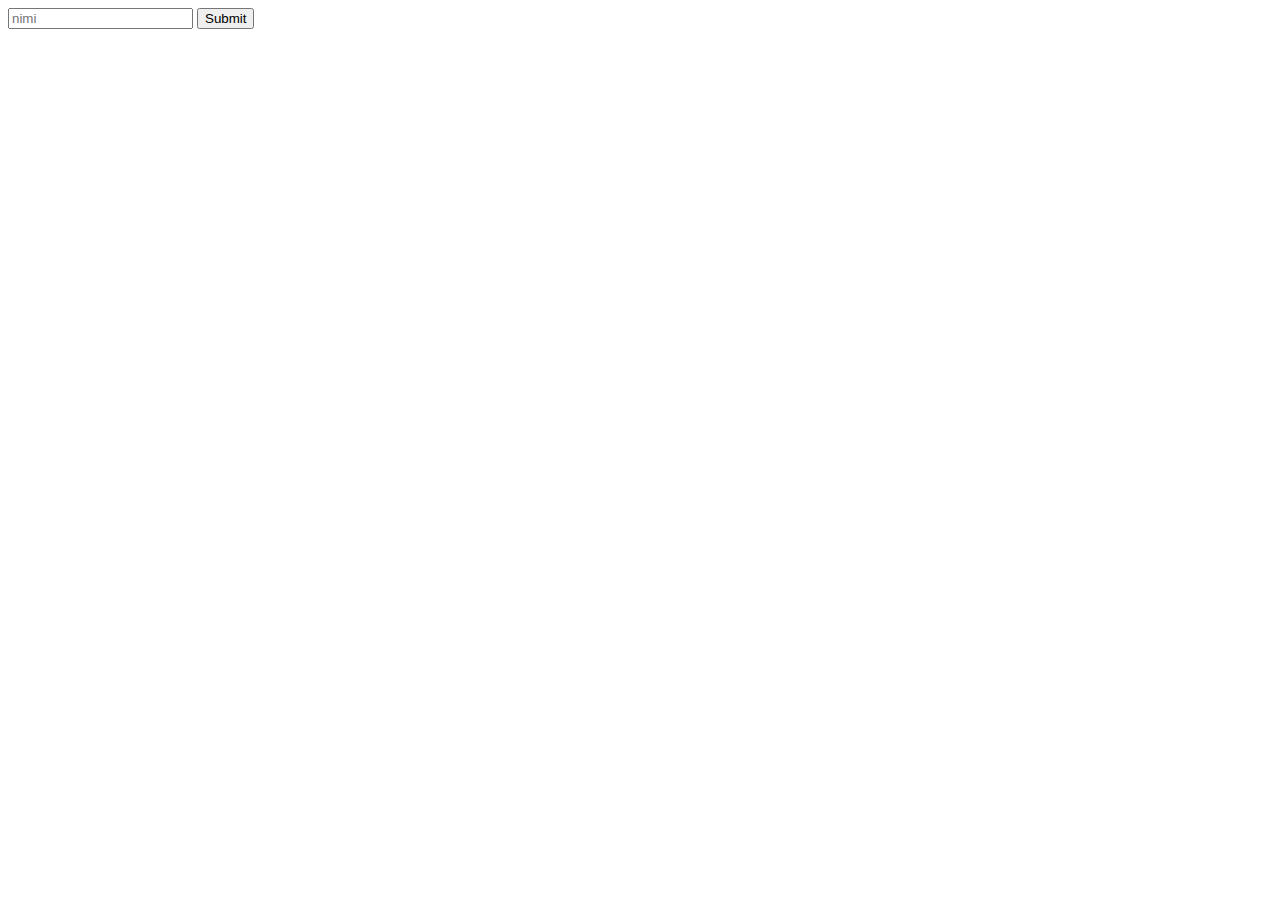
==== verkkosivu/index.html @ 3f402522 "indexz valmis 100" ====
<!DOCTYPE html>
<html lang="en">
<head>
    <meta charset="UTF-8">
    <title>escape from jyväskylä</title>
</head>
<body>
<div>
    <form action="peli.html">
        <input type="text" placeholder="nimi">
        <input type="submit" value="Submit">
    </form>
</div>
</body>
</html>
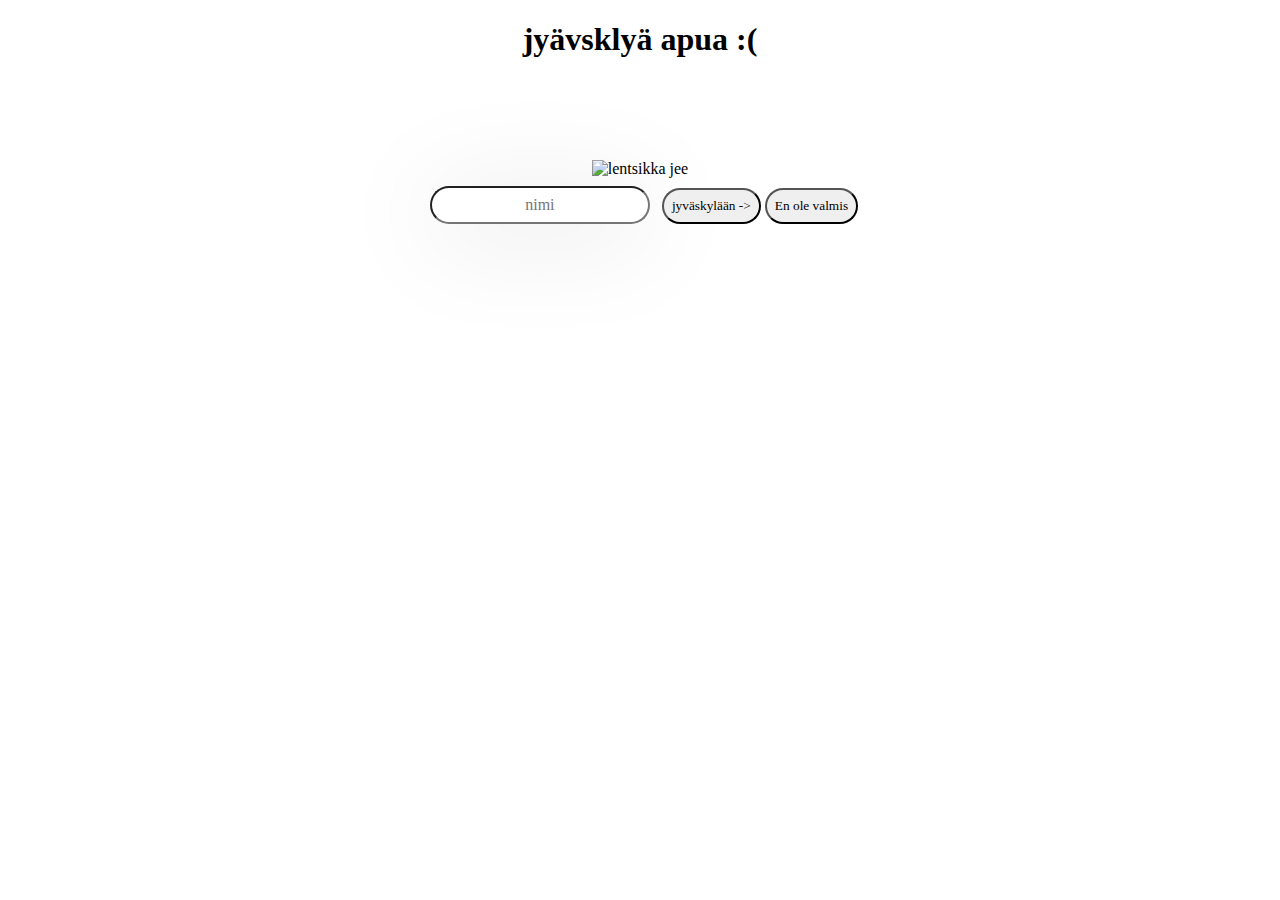
==== commit 494294d8: "lenstikka .D" ====
--- a/verkkosivu/index.html
+++ b/verkkosivu/index.html
@@ -3,12 +3,19 @@
 <head>
     <meta charset="UTF-8">
     <title>escape from jyväskylä</title>
+    <link rel="stylesheet" href="index.css">
+    <script src="index.js" defer></script>
 </head>
 <body>
-<div>
+<header>
+    <h1>jyävsklyä apua :(</h1>
+</header>
+<div class="container">
+    <img src="/verkkosivu/js/lentsikka.png" alt="lentsikka jee">
     <form action="peli.html">
         <input type="text" placeholder="nimi">
-        <input type="submit" value="Submit">
+        <input type="submit" value="jyväskylään ->">
+        <button type="button" class="ei">En ole valmis</button>
     </form>
 </div>
 </body>
--- a/verkkosivu/index.css
+++ b/verkkosivu/index.css
@@ -0,0 +1,35 @@
+* {
+    font-family: "Comic Sans MS", serif;
+}
+
+h1 {
+    text-align: center;
+}
+
+.container {
+    width: 80%;
+    margin: auto;
+    text-align: center;
+    padding-top: 5rem;
+}
+
+input[type=text] {
+    padding: .5rem;
+    margin: .5rem;
+    font-size: medium;
+    box-shadow: 0 10px 105px 4px rgba(0, 0, 0, 0.1);
+    border-radius: 30px;
+    text-align: center;
+}
+
+input[type=submit] {
+    padding: .5rem;
+    border-radius: 30px;
+    margin: auto;
+}
+
+.ei {
+    padding: .5rem;
+    border-radius: 30px;
+    margin: auto;
+}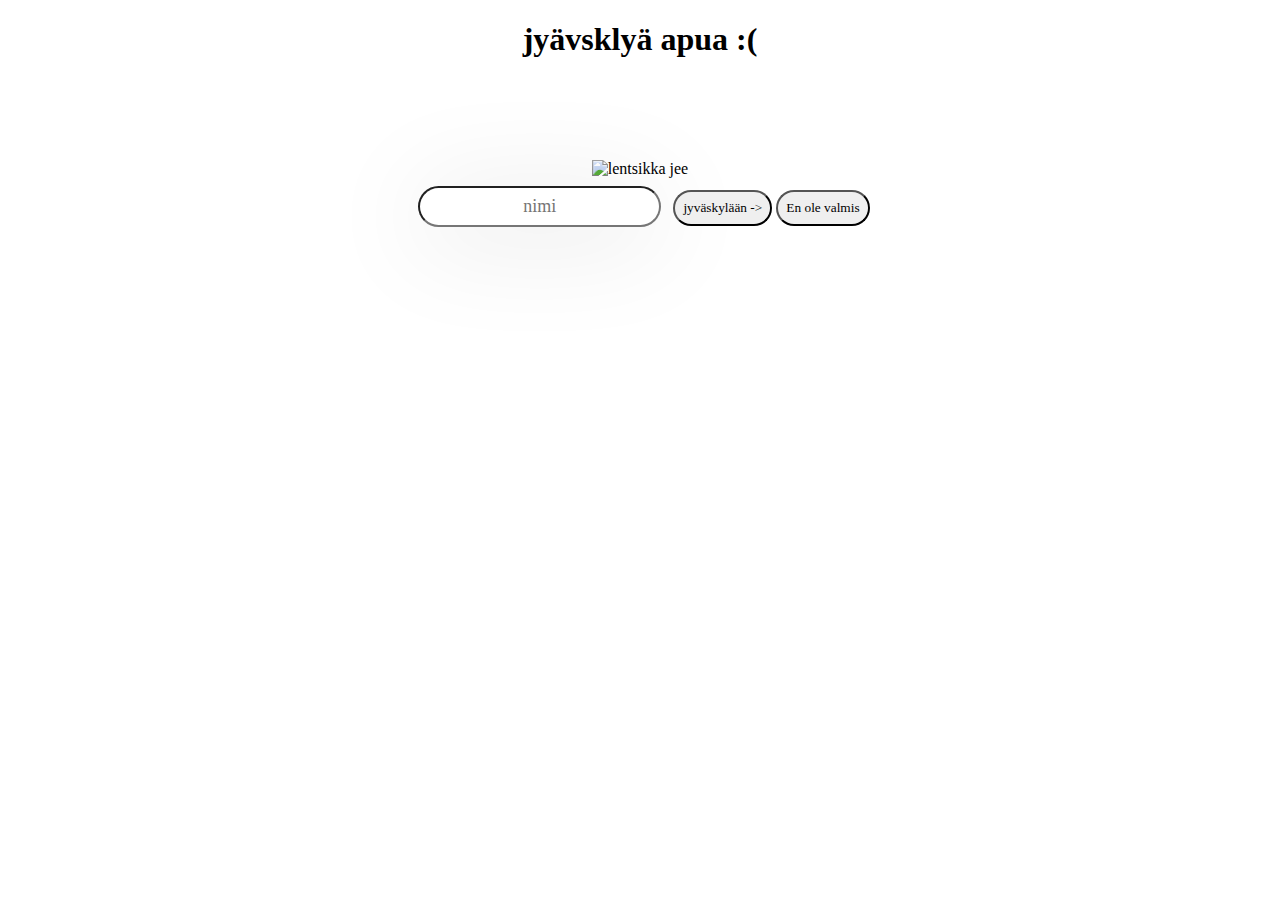
==== commit 99b32474: "animatio fix epic" ====
--- a/verkkosivu/index.html
+++ b/verkkosivu/index.html
@@ -11,7 +11,9 @@
     <h1>jyävsklyä apua :(</h1>
 </header>
 <div class="container">
-    <img src="/verkkosivu/js/lentsikka.png" alt="lentsikka jee">
+    <div class="animation">
+        <img src="/verkkosivu/kuvat/lentsikka.png" alt="lentsikka jee">
+    </div>
     <form action="peli.html">
         <input type="text" placeholder="nimi">
         <input type="submit" value="jyväskylään ->">
--- a/verkkosivu/index.css
+++ b/verkkosivu/index.css
@@ -16,7 +16,7 @@
 input[type=text] {
     padding: .5rem;
     margin: .5rem;
-    font-size: medium;
+    font-size: large;
     box-shadow: 0 10px 105px 4px rgba(0, 0, 0, 0.1);
     border-radius: 30px;
     text-align: center;
@@ -25,11 +25,20 @@
 input[type=submit] {
     padding: .5rem;
     border-radius: 30px;
-    margin: auto;
+    justify-content: center;
+}
+
+input[type=submit]:hover {
+    background-color: aquamarine;
 }
 
 .ei {
     padding: .5rem;
     border-radius: 30px;
-    margin: auto;
-}+    justify-content: center;
+}
+
+.ei:hover {
+    background-color: aquamarine;
+}
+
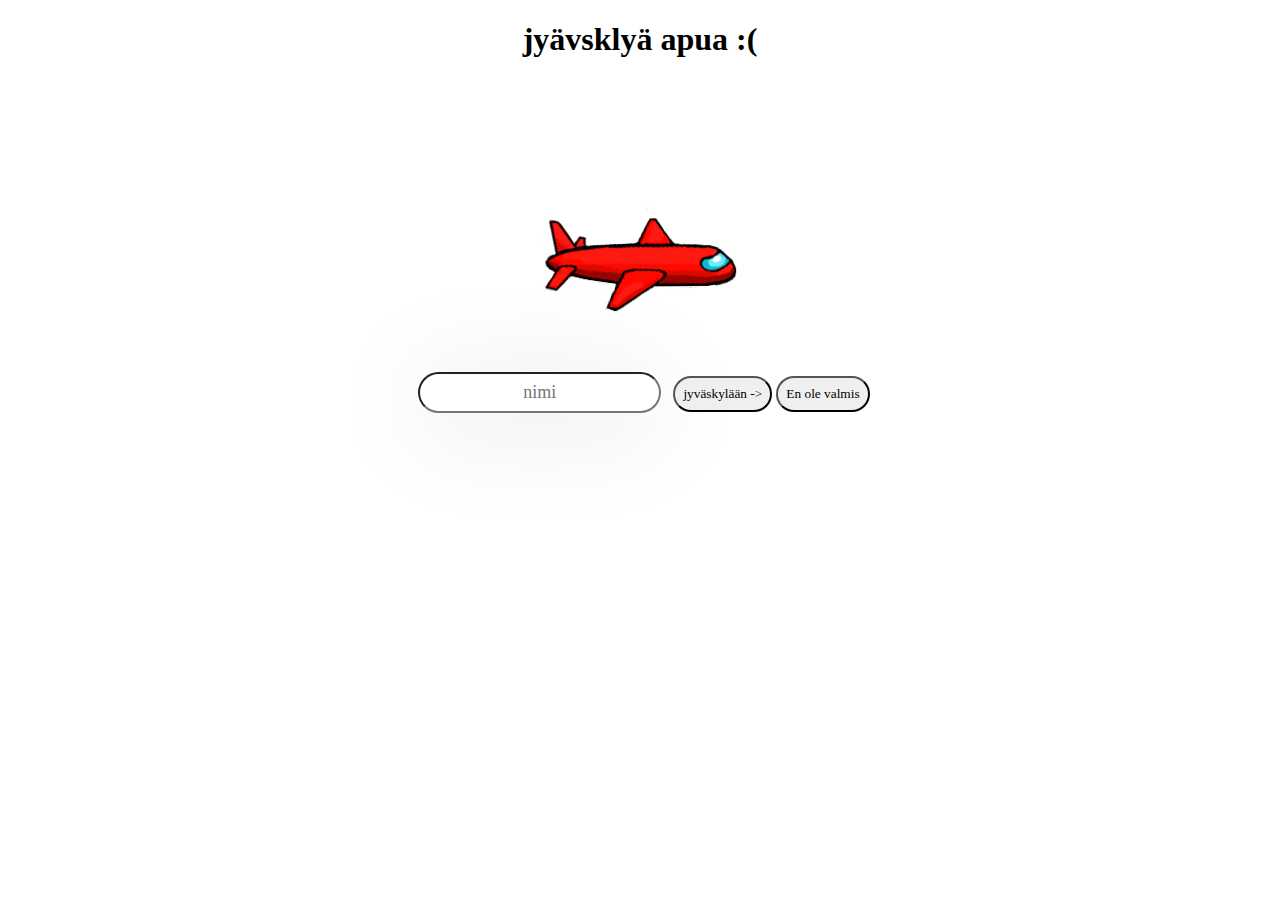
==== commit ac636556: "lennosta (kuvan) vaihto" ====
--- a/verkkosivu/index.html
+++ b/verkkosivu/index.html
@@ -12,7 +12,7 @@
 </header>
 <div class="container">
     <div class="animation">
-        <img src="/verkkosivu/kuvat/lentsikka.png" alt="lentsikka jee">
+        <img src="kuvat/sus-plane-side.png" alt="lentsikka jee">
     </div>
     <form action="peli.html">
         <input type="text" placeholder="nimi">
@@ -20,5 +20,6 @@
         <button type="button" class="ei">En ole valmis</button>
     </form>
 </div>
+
 </body>
 </html>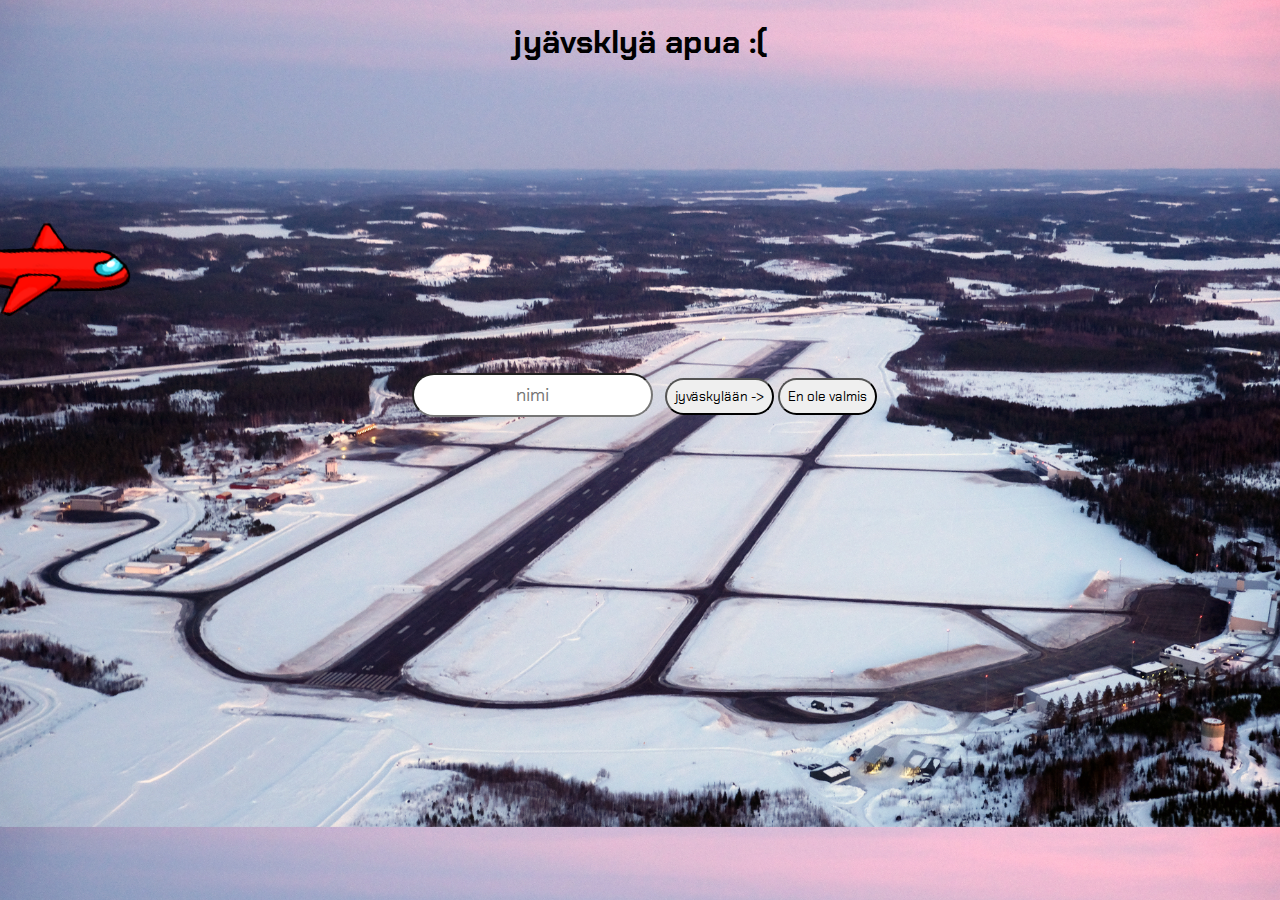
==== commit 17932c54: "dsghsd" ====
--- a/verkkosivu/index.html
+++ b/verkkosivu/index.html
@@ -5,6 +5,10 @@
     <title>escape from jyväskylä</title>
     <link rel="stylesheet" href="index.css">
     <script src="index.js" defer></script>
+    <link rel="preconnect" href="https://fonts.googleapis.com"><link rel="preconnect" href="https://fonts.gstatic.com" crossorigin><link href="https://fonts.googleapis.com/css2?family=Chakra+Petch&display=swap" rel="stylesheet">
+    <style>
+        @import url('https://fonts.googleapis.com/css2?family=Chakra+Petch&display=swap');
+        </style>
 </head>
 <body>
 <header>
@@ -15,7 +19,7 @@
         <img src="kuvat/sus-plane-side.png" alt="lentsikka jee">
     </div>
     <form action="peli.html">
-        <input type="text" placeholder="nimi">
+        <input type="text" placeholder="nimi" name="screen_name">
         <input type="submit" value="jyväskylään ->">
         <button type="button" class="ei">En ole valmis</button>
     </form>
--- a/verkkosivu/index.css
+++ b/verkkosivu/index.css
@@ -1,5 +1,10 @@
 * {
-    font-family: "Comic Sans MS", serif;
+    font-family: 'Chakra Petch', sans-serif;
+}
+
+body {
+    background-image: url("kuvat/Jyväskylä_Airport_1.png");
+    background-size: 100%;
 }
 
 h1 {
@@ -7,7 +12,6 @@
 }
 
 .container {
-    width: 80%;
     margin: auto;
     text-align: center;
     padding-top: 5rem;
@@ -42,3 +46,14 @@
     background-color: aquamarine;
 }
 
+.animation {
+    width: 0;
+    height: 200px;
+    position: relative;
+}
+
+img {
+    width: 200px;
+    height: 200px;
+    position: absolute;
+}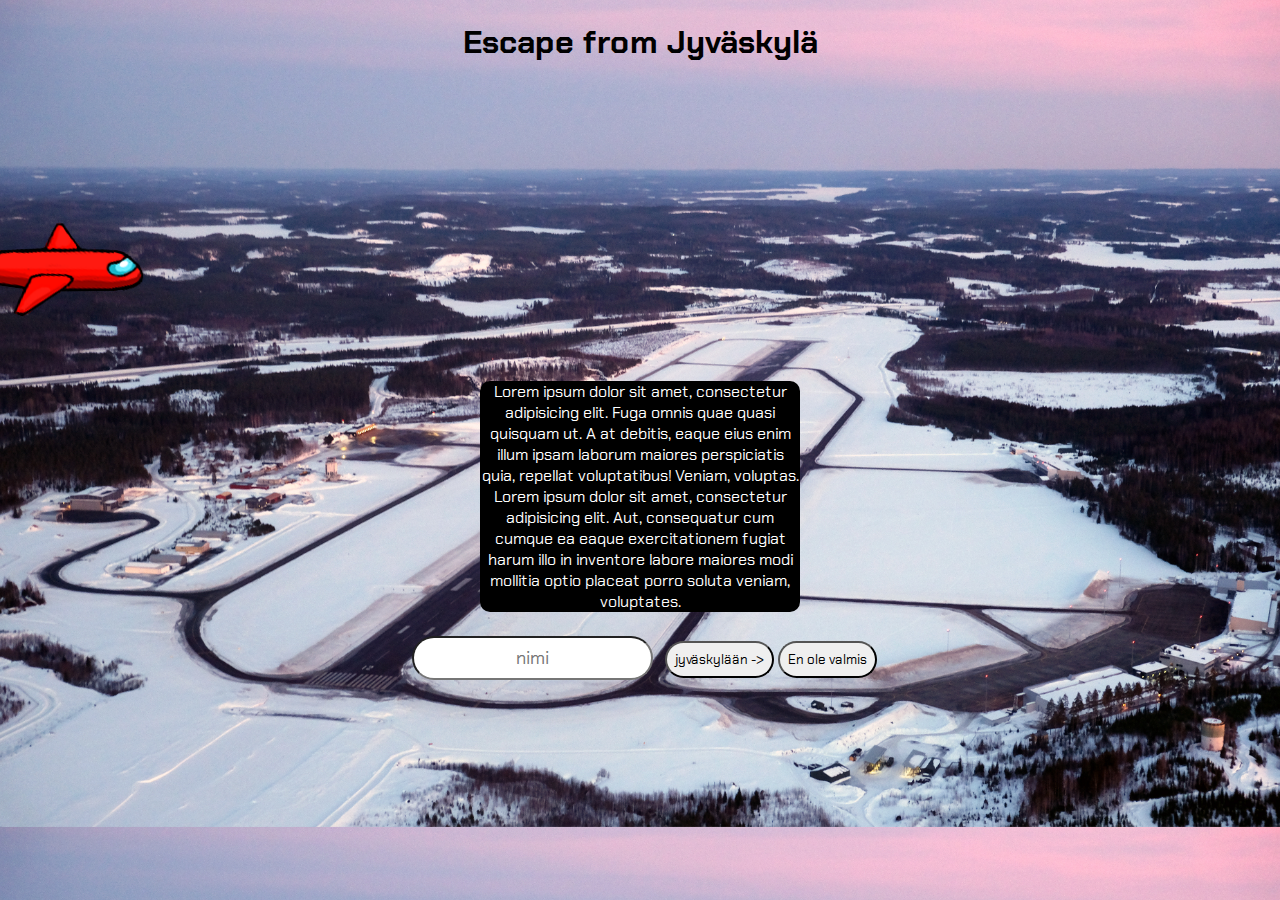
==== commit ebd6bc43: "Merge branch 'main' of https://github.com/Ronald5607/lentopeli" ====
--- a/verkkosivu/index.html
+++ b/verkkosivu/index.html
@@ -12,11 +12,18 @@
 </head>
 <body>
 <header>
-    <h1>jyävsklyä apua :(</h1>
+    <h1>Escape from Jyväskylä</h1>
 </header>
 <div class="container">
     <div class="animation">
         <img src="kuvat/sus-plane-side.png" alt="lentsikka jee">
+    </div>
+    <div class="stoori">
+        <p>Lorem ipsum dolor sit amet, consectetur adipisicing elit. Fuga omnis quae quasi quisquam ut. A at debitis,
+            eaque eius enim illum ipsam laborum maiores perspiciatis quia, repellat voluptatibus! Veniam, voluptas.
+            Lorem ipsum dolor sit amet, consectetur adipisicing elit. Aut, consequatur cum cumque ea eaque
+            exercitationem fugiat harum illo in inventore labore maiores modi mollitia optio placeat porro soluta
+            veniam, voluptates.</p>
     </div>
     <form action="peli.html">
         <input type="text" placeholder="nimi" name="screen_name">
--- a/verkkosivu/index.css
+++ b/verkkosivu/index.css
@@ -56,4 +56,17 @@
     width: 200px;
     height: 200px;
     position: absolute;
+}
+
+.stoori {
+    display: block;
+    background-color: black;
+    width: 20rem;
+    text-align: center;
+    margin: auto;
+    border-radius: 10px;
+}
+
+p {
+    color: white;
 }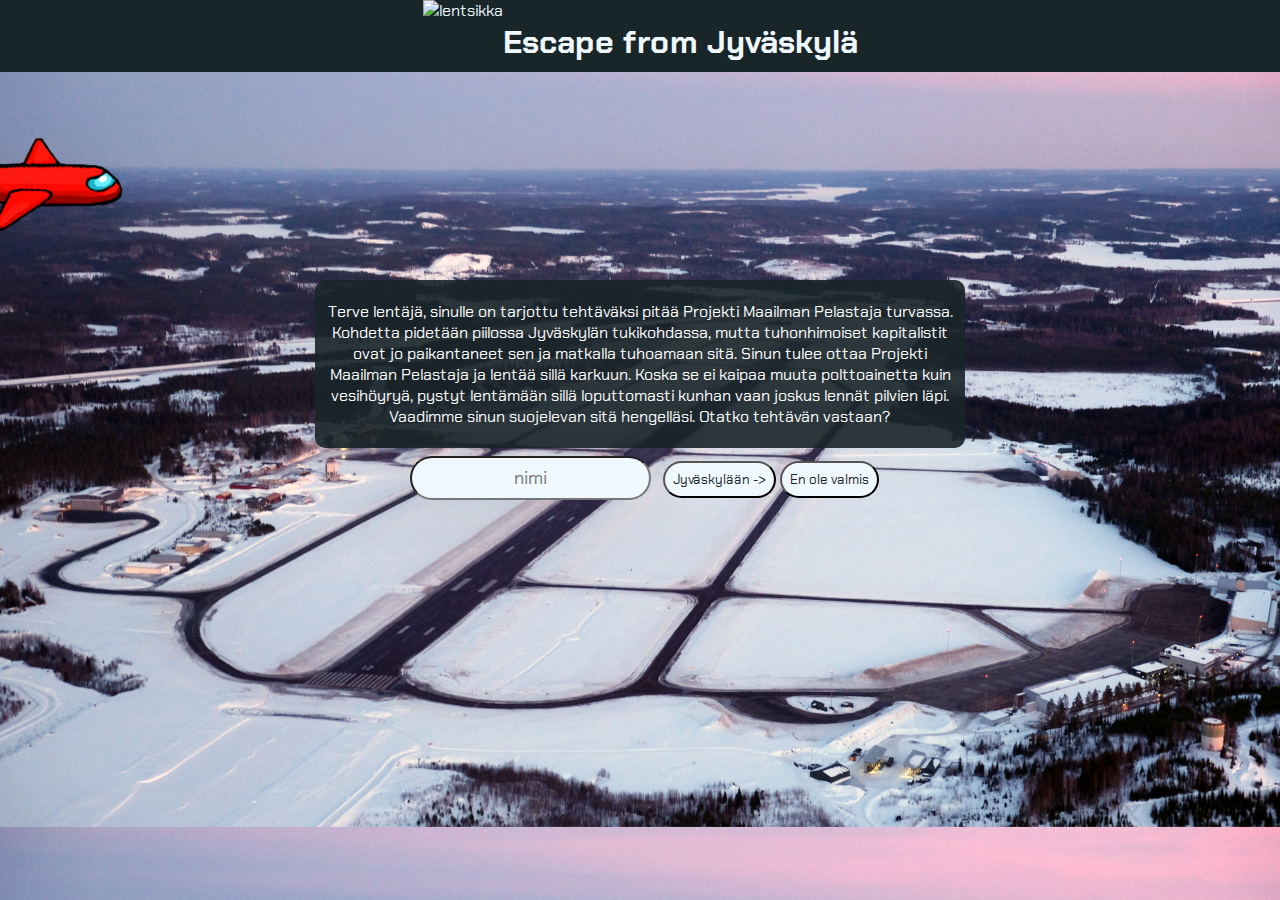
==== commit 824ad1d0: "hyvin toimii" ====
--- a/verkkosivu/index.html
+++ b/verkkosivu/index.html
@@ -2,7 +2,7 @@
 <html lang="en">
 <head>
     <meta charset="UTF-8">
-    <title>escape from jyväskylä</title>
+    <title>Escape from Jyväskylä</title>
     <link rel="stylesheet" href="index.css">
     <script src="index.js" defer></script>
     <link rel="preconnect" href="https://fonts.googleapis.com"><link rel="preconnect" href="https://fonts.gstatic.com" crossorigin><link href="https://fonts.googleapis.com/css2?family=Chakra+Petch&display=swap" rel="stylesheet">
@@ -12,22 +12,26 @@
 </head>
 <body>
 <header>
-    <h1>Escape from Jyväskylä</h1>
+    <div id="logo">
+        <img src="kuvat/lentsikka.png" alt="lentsikka">
+        <h1>Escape from Jyväskylä</h1>
+    </div>
 </header>
 <div class="container">
     <div class="animation">
         <img src="kuvat/sus-plane-side.png" alt="lentsikka jee">
     </div>
     <div class="stoori">
-        <p>Lorem ipsum dolor sit amet, consectetur adipisicing elit. Fuga omnis quae quasi quisquam ut. A at debitis,
-            eaque eius enim illum ipsam laborum maiores perspiciatis quia, repellat voluptatibus! Veniam, voluptas.
-            Lorem ipsum dolor sit amet, consectetur adipisicing elit. Aut, consequatur cum cumque ea eaque
-            exercitationem fugiat harum illo in inventore labore maiores modi mollitia optio placeat porro soluta
-            veniam, voluptates.</p>
+        <p>Terve lentäjä, sinulle on tarjottu tehtäväksi pitää Projekti Maailman Pelastaja turvassa.
+            Kohdetta pidetään piilossa Jyväskylän tukikohdassa, mutta tuhonhimoiset kapitalistit ovat
+            jo paikantaneet sen ja matkalla tuhoamaan sitä. Sinun tulee ottaa Projekti Maailman
+            Pelastaja ja lentää sillä karkuun. Koska se ei kaipaa muuta polttoainetta kuin vesihöyryä,
+            pystyt lentämään sillä loputtomasti kunhan vaan joskus lennät pilvien läpi. Vaadimme
+            sinun suojelevan sitä hengelläsi. Otatko tehtävän vastaan?</p>
     </div>
     <form action="peli.html">
         <input type="text" placeholder="nimi" name="screen_name">
-        <input type="submit" value="jyväskylään ->">
+        <input type="submit" value="Jyväskylään ->">
         <button type="button" class="ei">En ole valmis</button>
     </form>
 </div>
--- a/verkkosivu/index.css
+++ b/verkkosivu/index.css
@@ -5,10 +5,44 @@
 body {
     background-image: url("kuvat/Jyväskylä_Airport_1.png");
     background-size: 100%;
+    margin: 0;
+    padding: 0;
+}
+
+header {
+    display: flex;
+    background-color: rgb(24, 37, 41);
+    margin: 0;
+    position: absolute;
+    top: 0;
+    left: 0;
+    width: 100%;
+    height: 8%;
+    text-align: center;
+    justify-content: center;
+}
+
+#logo {
+    display: flex;
+
+    color: aliceblue;
+}
+
+#logo img {
+    height: 5rem;
+    width: auto;
+    position: relative;
+    
+}
+
+header img {
+    display: inline;
 }
 
 h1 {
-    text-align: center;
+    /* text-align: center; */
+    display: inline;
+    color: aliceblue;
 }
 
 .container {
@@ -24,26 +58,37 @@
     box-shadow: 0 10px 105px 4px rgba(0, 0, 0, 0.1);
     border-radius: 30px;
     text-align: center;
+    background-color: aliceblue;
+    color: rgb(24, 37, 41);
 }
 
 input[type=submit] {
     padding: .5rem;
     border-radius: 30px;
     justify-content: center;
+    background-color: aliceblue;
+    cursor: pointer;
+    color: rgb(24, 37, 41);
 }
 
+
 input[type=submit]:hover {
-    background-color: aquamarine;
+    background-color: rgb(24, 37, 41);
+    color: aliceblue;
 }
 
 .ei {
     padding: .5rem;
     border-radius: 30px;
     justify-content: center;
+    background-color: aliceblue;
+    cursor: pointer;
+    color: rgb(24, 37, 41);
 }
 
 .ei:hover {
-    background-color: aquamarine;
+    background-color: rgb(24, 37, 41);
+    color: aliceblue;
 }
 
 .animation {
@@ -60,11 +105,12 @@
 
 .stoori {
     display: block;
-    background-color: black;
-    width: 20rem;
+    background-color: rgba(24, 37, 41, 0.90);
+    width: 50%;
     text-align: center;
     margin: auto;
     border-radius: 10px;
+    padding: 0.3rem;
 }
 
 p {
